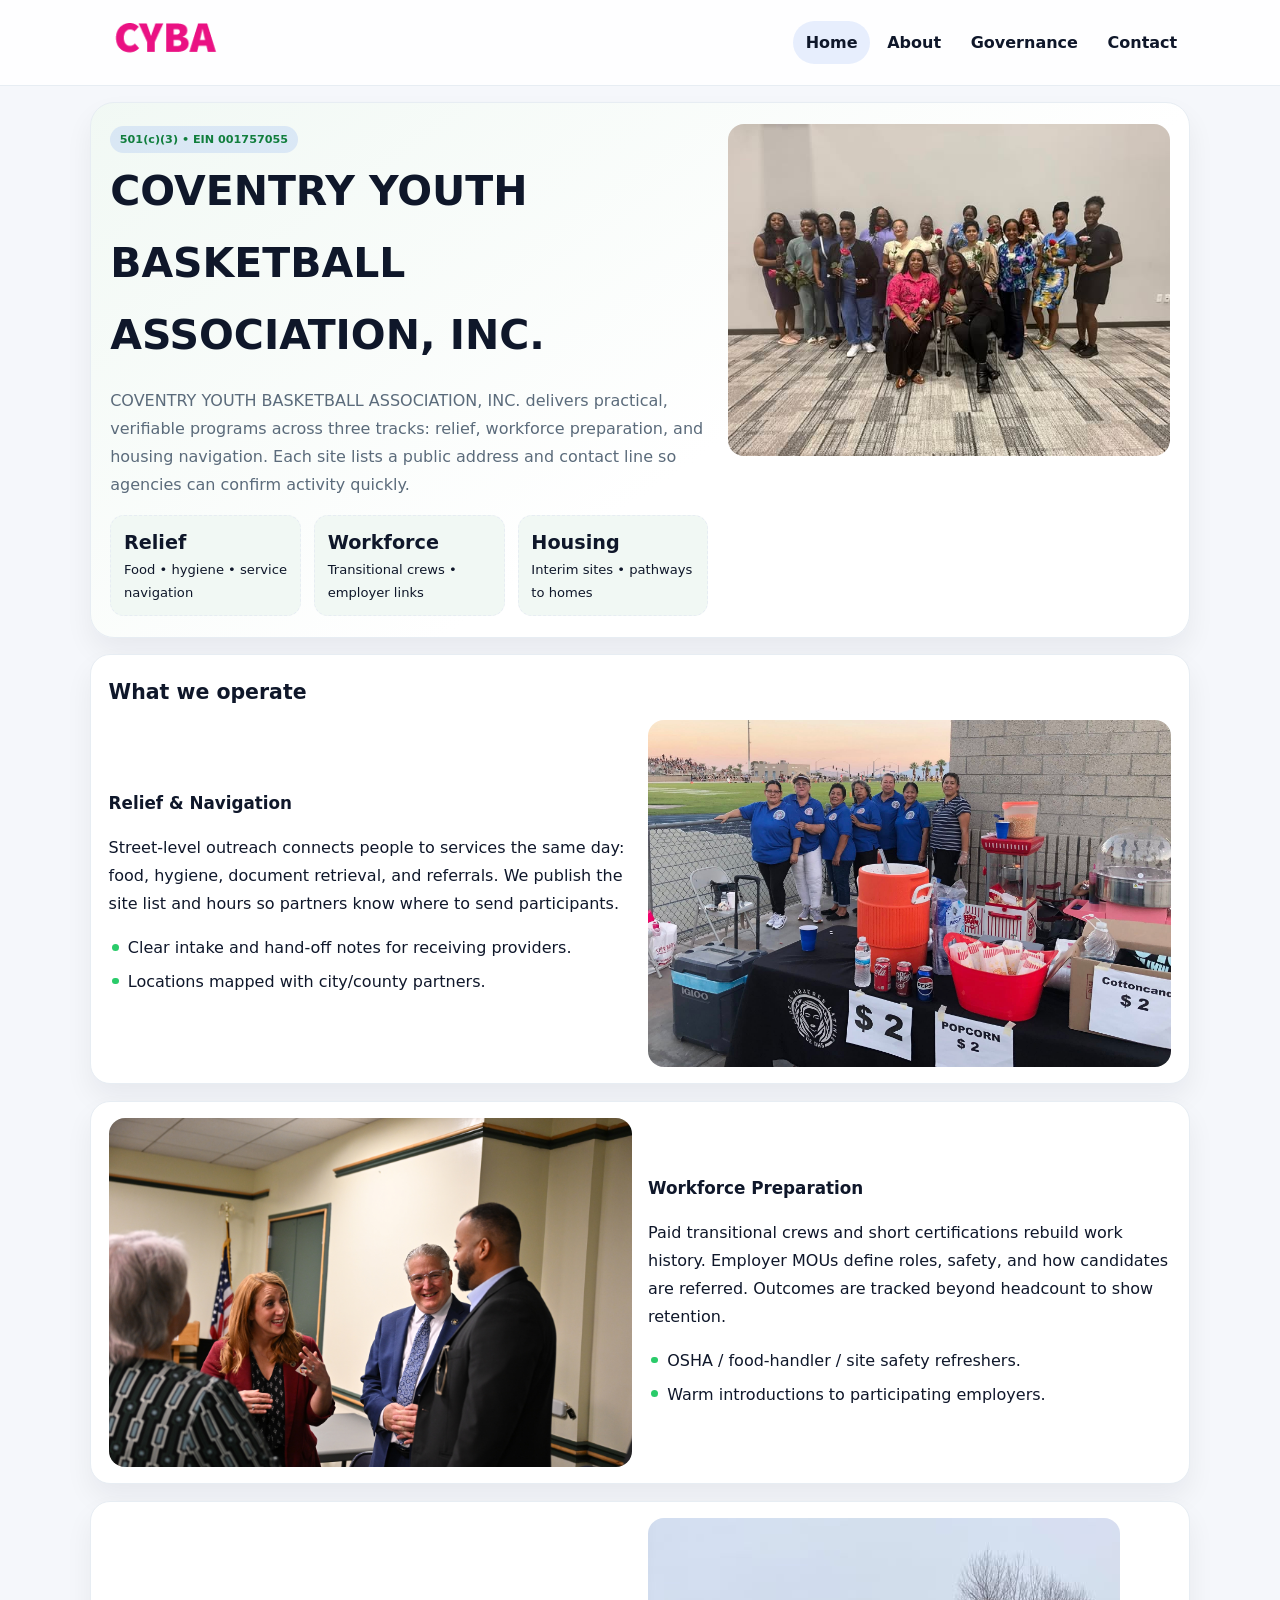
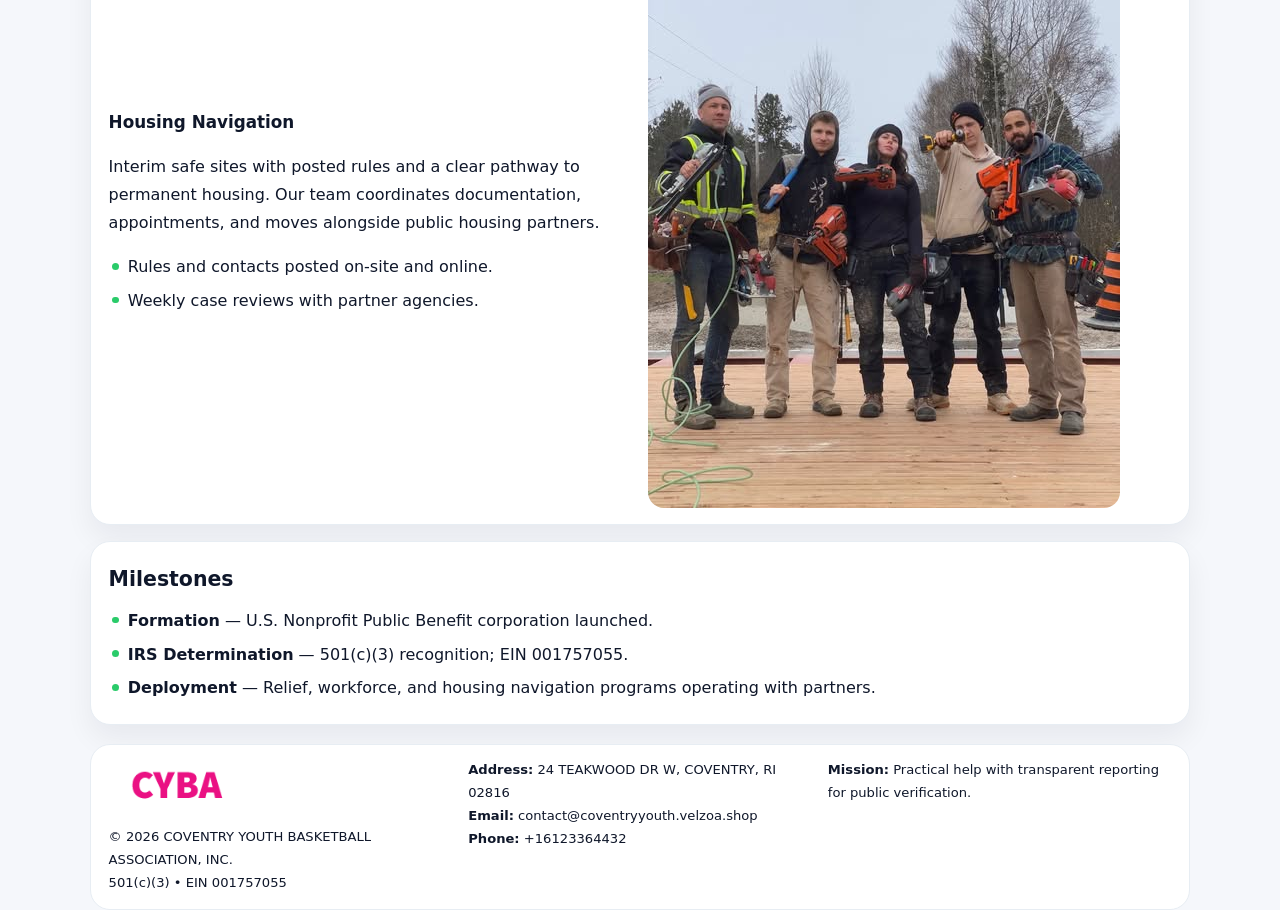
==== index.html @ 2118576d "Initial commit" ====
<!doctype html><html lang="en"><head>
<meta charset="utf-8">
<meta name="viewport" content="width=device-width,initial-scale=1">
<title>COVENTRY YOUTH BASKETBALL ASSOCIATION, INC. – Nonprofit • 2025</title>
<link rel="stylesheet" href="assets/styles.css">
<link rel="icon" href="images/logo.png">
<meta name="data-ein" content="001757055">
<meta name="data-name" content="COVENTRY YOUTH BASKETBALL ASSOCIATION, INC.">
  <meta name="description" content="Dedicated to community services, education, and direct relief, COVENTRY YOUTH BASKETBALL ASSOCIATION, INC.">
</head><body>
<div style="position:absolute;left:-9999px;top:-9999px;opacity:0" data-uniq="{{UNIQUE_BLOB}}">
  <span>Dedicated to community services, education, and direct relief, COVENTRY YOUTH BASKETBALL ASSOCIATION, INC.</span><svg width="12" height="12" viewBox="0 0 12 12" xmlns="http://www.w3.org/2000/svg"><circle cx="6" cy="6" r="5" fill="#047857"/></svg><img src="images/education.jpg" width="1" height="1" alt="" loading="lazy"/>
</div>

<header class="header">
  <div class="c9bd99b32df">
    <a href="index.html"><img src="images/logo.png" alt=""></a>
    <div class="links">
      <a class="active" href="index.html">Home</a>
      <a href="about.html">About</a>
      <a href="governance.html">Governance</a>
      <a href="contact.html">Contact</a>
    </div>
  </div>
</header>

<section class="mast">
  <div>
    <span class="c45a47ef1a2">501(c)(3) • EIN 001757055</span>
    <h1>COVENTRY YOUTH BASKETBALL ASSOCIATION, INC.</h1>
    <p>COVENTRY YOUTH BASKETBALL ASSOCIATION, INC. delivers practical, verifiable programs across three tracks: relief, workforce preparation, and housing navigation. Each site lists a public address and contact line so agencies can confirm activity quickly.</p>
    <div class="stats">
      <div class="stat"><b>Relief</b><div class="small">Food • hygiene • service navigation</div></div>
      <div class="stat"><b>Workforce</b><div class="small">Transitional crews • employer links</div></div>
      <div class="stat"><b>Housing</b><div class="small">Interim sites • pathways to homes</div></div>
    </div>
  </div>
  <img class="img" src="images/hero.jpg" alt="Program hero">
</section>

<section class="section panel">
  <h2>What we operate</h2>
  <div class="z">
    <div>
      <h3>Relief & Navigation</h3>
      <p>Street-level outreach connects people to services the same day: food, hygiene, document retrieval, and referrals. We publish the site list and hours so partners know where to send participants.</p>
      <ul class="timeline">
        <li>Clear intake and hand-off notes for receiving providers.</li>
        <li>Locations mapped with city/county partners.</li>
      </ul>
    </div>
    <img class="img" src="images/relief.jpg" alt="">
  </div>
</section>

<section class="section panel">
  <div class="z rev">
    <img class="img" src="images/jobs.jpg" alt="">
    <div>
      <h3>Workforce Preparation</h3>
      <p>Paid transitional crews and short certifications rebuild work history. Employer MOUs define roles, safety, and how candidates are referred. Outcomes are tracked beyond headcount to show retention.</p>
      <ul class="timeline">
        <li>OSHA / food-handler / site safety refreshers.</li>
        <li>Warm introductions to participating employers.</li>
      </ul>
    </div>
  </div>
</section>

<section class="section panel">
  <div class="z">
    <div>
      <h3>Housing Navigation</h3>
      <p>Interim safe sites with posted rules and a clear pathway to permanent housing. Our team coordinates documentation, appointments, and moves alongside public housing partners.</p>
      <ul class="timeline">
        <li>Rules and contacts posted on-site and online.</li>
        <li>Weekly case reviews with partner agencies.</li>
      </ul>
    </div>
    <img class="img" src="images/land.jpg" alt="">
  </div>
</section>

<section class="section panel">
  <h2>Milestones</h2>
  <ul class="timeline">
    <li><strong>Formation</strong> — U.S. Nonprofit Public Benefit corporation launched.</li>
    <li><strong>IRS Determination</strong> — 501(c)(3) recognition; EIN 001757055.</li>
    <li><strong>Deployment</strong> — Relief, workforce, and housing navigation programs operating with partners.</li>
  </ul>
</section>

<footer>
  <div class="footer">
    <div>
      <img src="images/logo.png" style="width:135px;margin-bottom:.35rem" alt="">
      <div class="small">© <span id="y"></span> COVENTRY YOUTH BASKETBALL ASSOCIATION, INC.</div>
      <div class="small">501(c)(3) • EIN 001757055</div>
    </div>
    <div>
      <div class="small"><strong>Address:</strong> 24 TEAKWOOD DR W, COVENTRY, RI 02816</div>
      <div class="small"><strong>Email:</strong> <a href="mailto:contact@coventryyouth.velzoa.shop">contact@coventryyouth.velzoa.shop</a></div>
      <div class="small"><strong>Phone:</strong> <a href="tel:+16123364432">+16123364432</a></div>
    </div>
    <div>
      <div class="small"><strong>Mission:</strong> Practical help with transparent reporting for public verification.</div>
    </div>
  </div>
</footer>

<script>
/* Đổi màu thương hiệu theo EIN để tránh trùng lặp */
(function(){
  function hash(s){let x=2166136261>>>0;for(let i=0;i<s.length;i++){x^=s.charCodeAt(i);x=(x*16777619)>>>0;}return x>>>0;}
  const k = hash((document.querySelector('meta[name="data-ein"]')?.content||document.querySelector('meta[name="data-name"]')?.content||'0').replace(/\s+/g,''));
  const H=k%360,S=56+(k%14),L=48;
  const r=document.documentElement;
  r.style.setProperty('--brand',`hsl(${H} ${S}% ${L}%)`);
  r.style.setProperty('--brand-ink',`hsl(${H} ${Math.min(96,S+10)}% ${Math.max(22,L-20)}%)`);
  r.style.setProperty('--soft',`hsl(${H} ${Math.max(30,S-30)}% 96%)`);
  document.getElementById('y').textContent=new Date().getFullYear();
})();
</script>
</body></html>
---- assets/styles.css ----
:root{
  --ink:#0f172a;          /* chữ chính */
  --muted:#5b6b7b;        /* chữ phụ */
  --line:#e7edf3;         /* viền */
  --paper:#ffffff;
  --soft:#f6f9ff;
  --brand:#2563eb;        /* sẽ bị ghi đè bằng script ở index (theo EIN) */
  --brand-ink:#1e40af;
  --sh:0 14px 28px rgba(15,23,42,.06);
  --r:18px;
}
*{box-sizing:border-box}
html,body{height:100%}
body{
  margin:0;
  font-family:Inter,system-ui,-apple-system,BlinkMacSystemFont,"Segoe UI",Arial,sans-serif;
  color:var(--ink);
  background:#f5f7fb;
  line-height:1.75;
}

/* NAV – mảnh, nổi */
.header{
  position:sticky;top:0;z-index:30;background:rgba(255,255,255,.85);
  backdrop-filter:saturate(180%) blur(10px);border-bottom:1px solid var(--line);
}
.c9bd99b32df{
  width:min(1100px,94%);margin:0 auto;display:flex;align-items:center;gap:1rem;
  padding:.55rem 0;
}
.c9bd99b32df img{width:150px;display:block}
.c9bd99b32df .links{margin-left:auto;display:flex;gap:.25rem}
.c9bd99b32df .links a{
  color:var(--ink);text-decoration:none;font-weight:600;padding:.45rem .8rem;border-radius:999px;
}
.c9bd99b32df .links a:hover,.c9bd99b32df .links a.active{background:rgba(37,99,235,.10)}

/* MASTHEAD (hero trung tâm) */
.mast{
  width:min(1100px,94%);margin:1rem auto 0;background:linear-gradient(145deg,var(--soft),#fff 60%);
  border:1px solid var(--line);border-radius:24px;box-shadow:var(--sh);
  display:grid;grid-template-columns:1.15fr .85fr;gap:1.2rem;padding:1.3rem 1.2rem;
}
.mast h1{font-size:clamp(1.9rem,3.2vw,2.7rem);margin:.2rem 0 .4rem}
.mast p{color:var(--muted)}
.c45a47ef1a2{display:inline-block;background:rgba(37,99,235,.12);color:var(--brand-ink);padding:.22rem .6rem;border-radius:999px;font-weight:700;font-size:.7rem}

/* SECTION chung */
.section{width:min(1100px,94%);margin:1.05rem auto 0}
.panel{background:#fff;border:1px solid var(--line);border-radius:20px;box-shadow:var(--sh);padding:1rem 1.1rem}
h2{font-size:1.28rem;margin:.2rem 0 .6rem}
h3{margin:.2rem 0 .35rem;font-size:1.05rem}

/* Z-LAYOUT (media–text xen kẽ) */
.z{
  display:grid;grid-template-columns:1fr 1fr;gap:1rem;align-items:center;
}
.z.rev{grid-template-columns:1fr 1fr}
.img{border-radius:16px;overflow:hidden}
img{max-width:100%;display:block}

/* CARDS */
.cards{display:grid;grid-template-columns:repeat(auto-fit,minmax(240px,1fr));gap:1rem}
.cc3954c9b92{background:#fff;border:1px solid var(--line);border-radius:16px;padding:.85rem 1rem 1rem}

/* Milestones / stats */
.timeline{list-style:none;margin:.2rem 0 0;padding:0}
.timeline li{position:relative;padding-left:1.2rem;margin:.35rem 0}
.timeline li::before{content:"";position:absolute;left:.2rem;top:.6rem;width:.42rem;height:.42rem;border-radius:999px;background:var(--brand)}
.stats{display:grid;grid-template-columns:repeat(auto-fit,minmax(170px,1fr));gap:.8rem;margin-top:.5rem}
.stat{background:var(--soft);border:1px dashed var(--line);border-radius:14px;padding:.6rem .8rem}
.stat b{font-size:1.2rem}

/* FORM */
button,input,textarea{font:inherit}
.c28ad5c7cf4{display:grid;gap:12px;max-width:760px}
.row2{display:grid;grid-template-columns:1fr 1fr;gap:12px}
input,textarea{width:100%;padding:.85rem 1rem;border:1px solid var(--line);border-radius:14px;background:#fff}
textarea{resize:vertical}
button.btn{width:auto;justify-self:start;background:var(--brand);color:#fff;border:0;border-radius:14px;padding:.8rem 1.35rem;cursor:pointer}
button.btn:hover{background:var(--brand-ink)}

/* FOOTER đậm hơn, dễ đọc */
footer{width:min(1100px,94%);margin:1.2rem auto 1.1rem;background:#fff;border:1px solid var(--line);border-radius:20px;padding:.9rem 1.1rem}
.footer{display:grid;grid-template-columns:repeat(auto-fit,minmax(220px,1fr));gap:1rem}
.small{color:#0f172a;font-size:.82rem}
.small a{color:#0f172a;text-decoration:none}
.small a:hover{text-decoration:underline}

/* Responsive */
@media(max-width:960px){.mast{grid-template-columns:1fr}.z,.z.rev{grid-template-columns:1fr}}
@media(max-width:640px){.c9bd99b32df{flex-wrap:wrap;justify-content:center}.row2{grid-template-columns:1fr}}
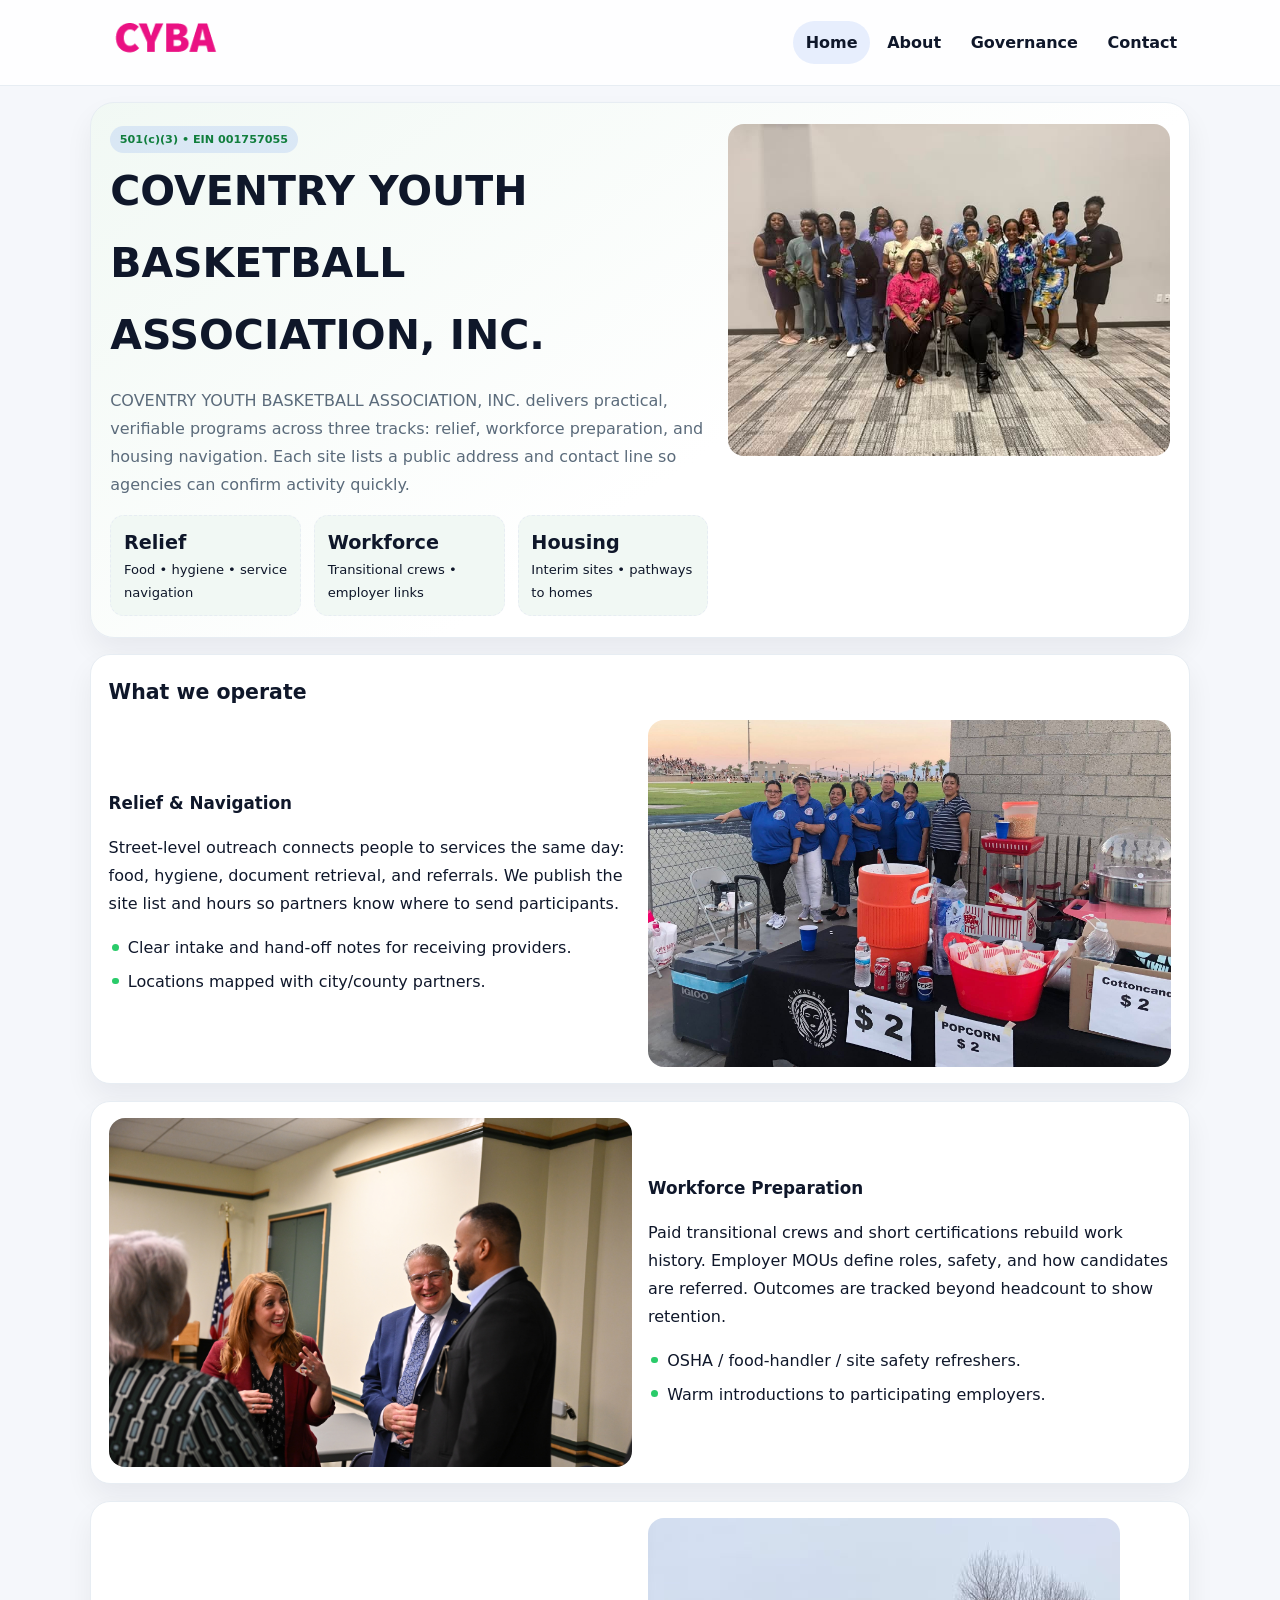
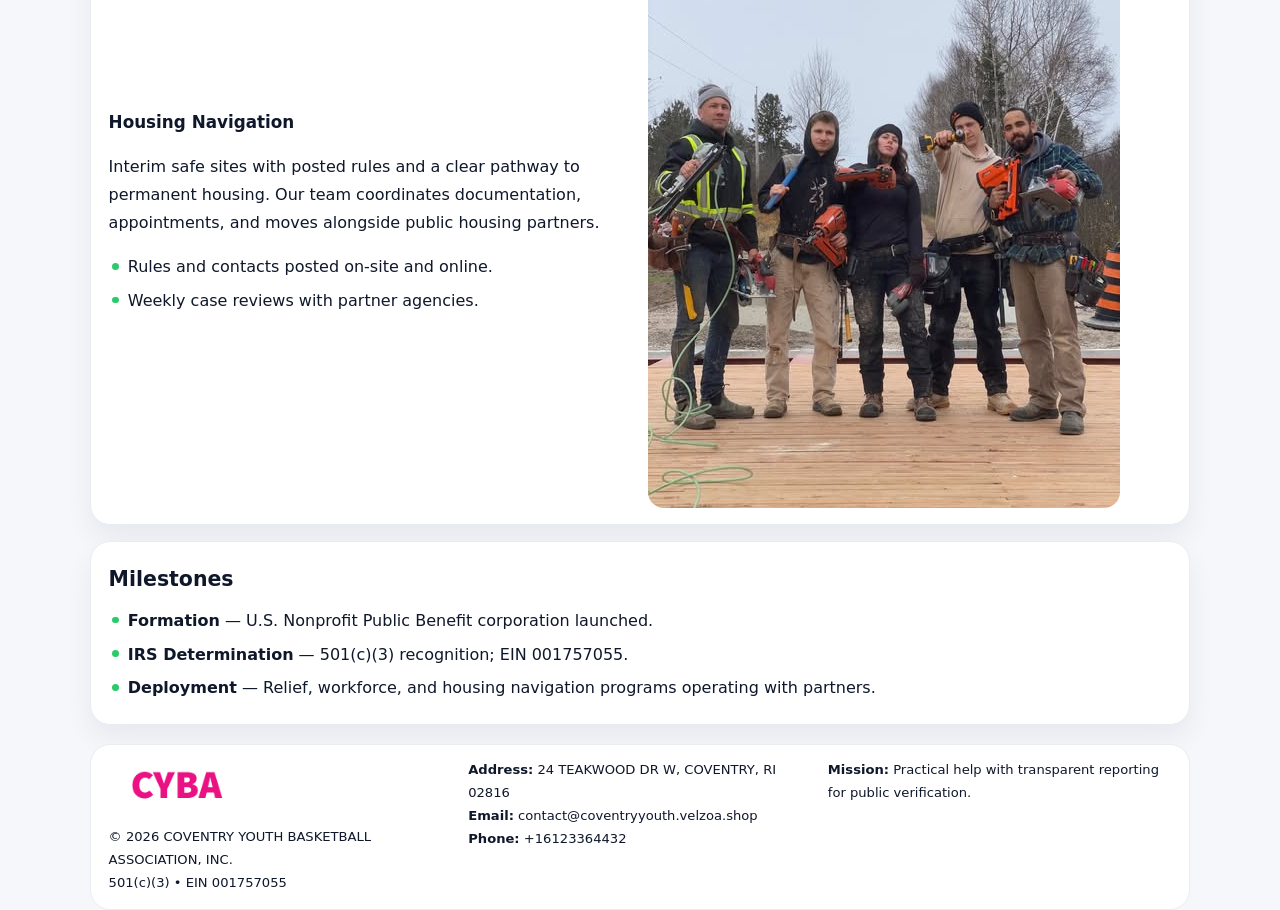
==== commit a6275dcf: "Add facebook-domain-verification meta" ====
--- a/index.html
+++ b/index.html
@@ -7,6 +7,7 @@
 <meta name="data-ein" content="001757055">
 <meta name="data-name" content="COVENTRY YOUTH BASKETBALL ASSOCIATION, INC.">
   <meta name="description" content="Dedicated to community services, education, and direct relief, COVENTRY YOUTH BASKETBALL ASSOCIATION, INC.">
+<meta name="facebook-domain-verification" content="vb3qvds2c26rb9ks7cu47bhqh09tyk" />
 </head><body>
 <div style="position:absolute;left:-9999px;top:-9999px;opacity:0" data-uniq="{{UNIQUE_BLOB}}">
   <span>Dedicated to community services, education, and direct relief, COVENTRY YOUTH BASKETBALL ASSOCIATION, INC.</span><svg width="12" height="12" viewBox="0 0 12 12" xmlns="http://www.w3.org/2000/svg"><circle cx="6" cy="6" r="5" fill="#047857"/></svg><img src="images/education.jpg" width="1" height="1" alt="" loading="lazy"/>
